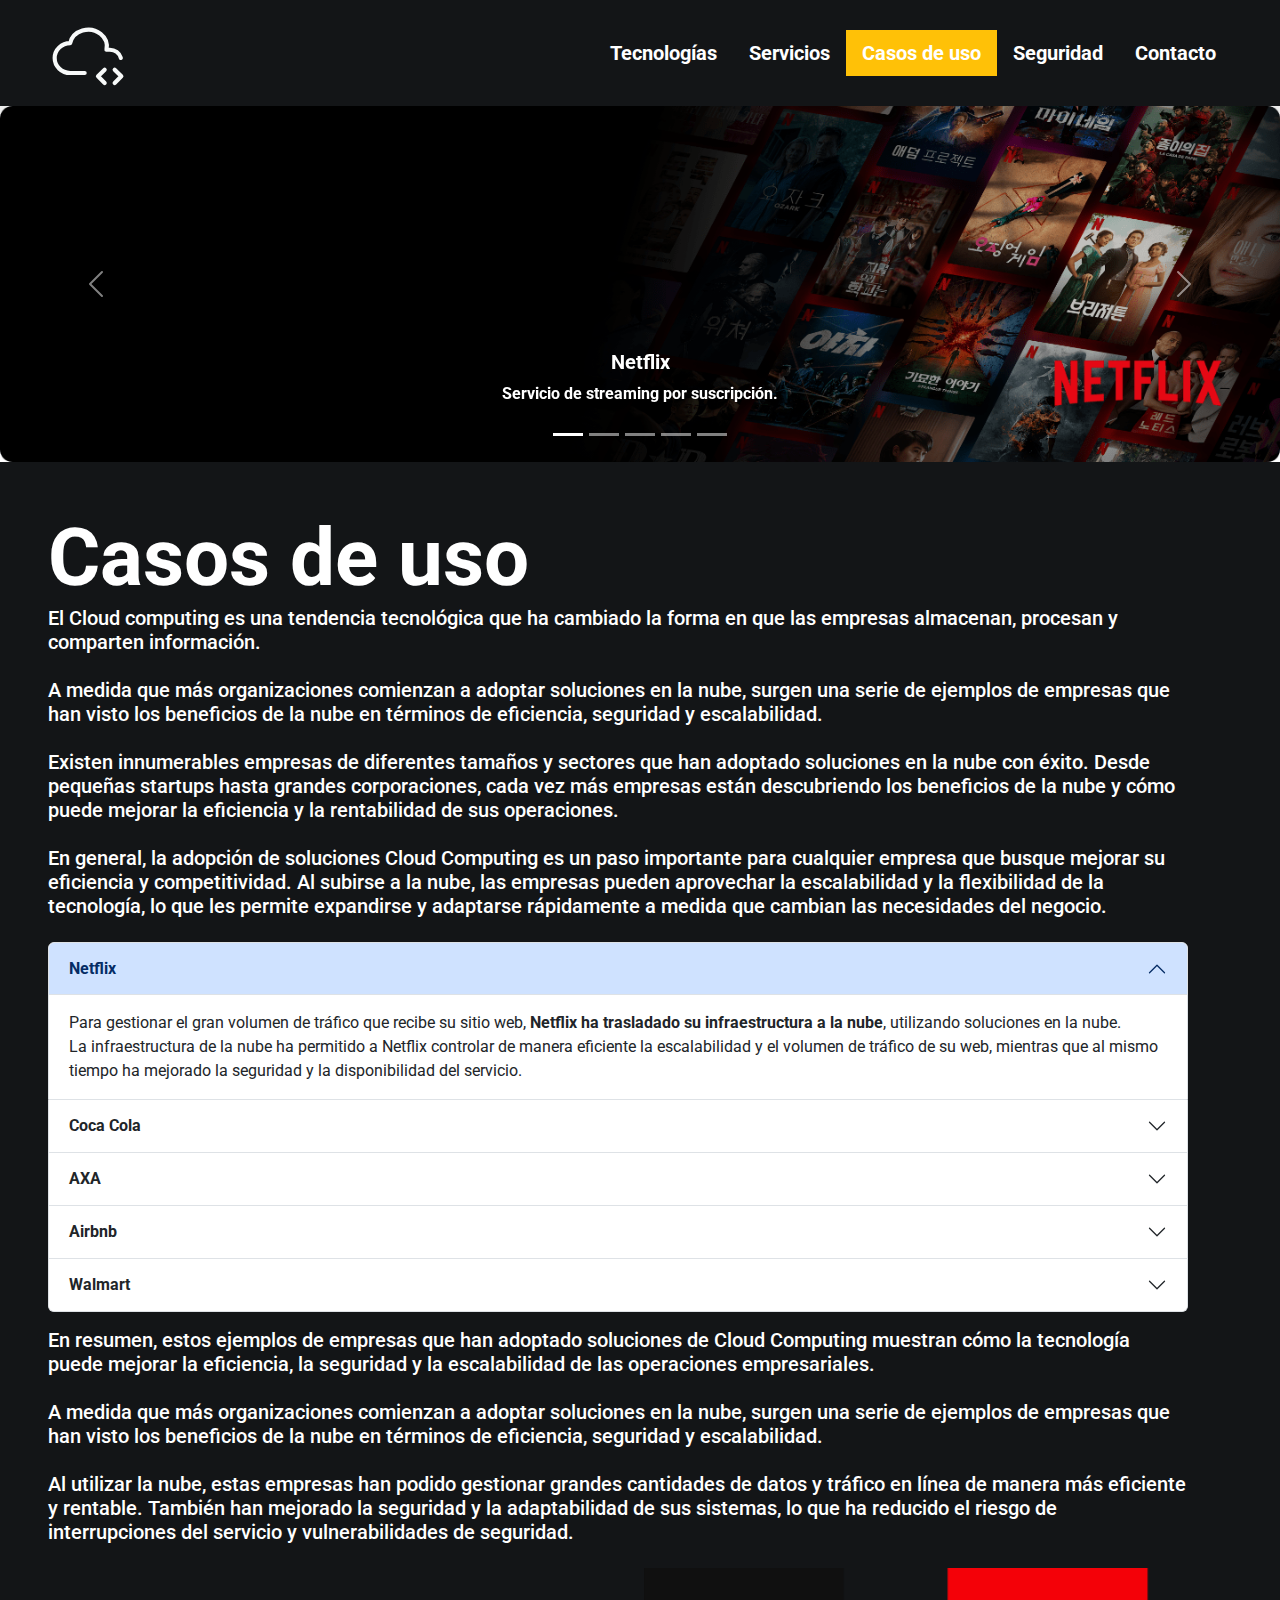
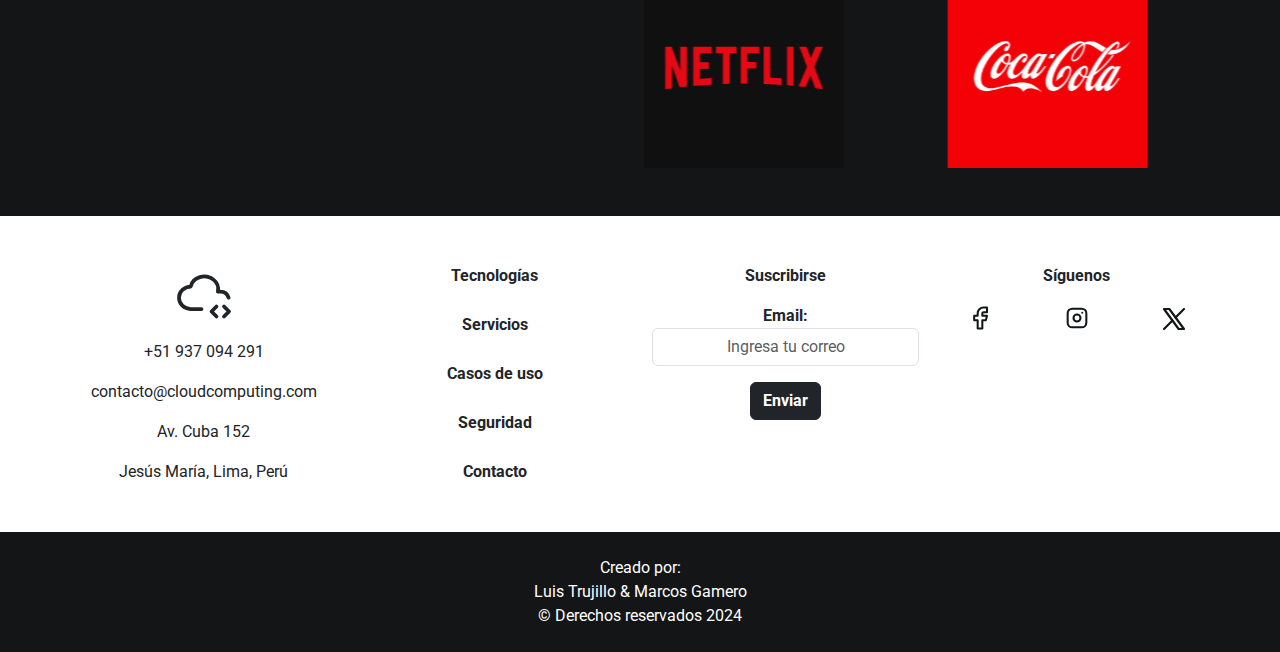
==== casos-de-uso.html @ 7a720ce7 "Se modifica index, tecnologias y contacto.html. Se finaliza casos-de-uso.html. Se agregan imagenes p" ====
<!DOCTYPE html>
<html lang="en">
  <head>
    <meta charset="UTF-8" />
    <meta name="viewport" content="width=device-width, initial-scale=1.0" />
    <title>HECA - Trabajo Final :: Casos de uso</title>
    <!-- BOOTSTRAP -->
    <link
      href="https://cdn.jsdelivr.net/npm/bootstrap@5.3.3/dist/css/bootstrap.min.css"
      rel="stylesheet"
      integrity="sha384-QWTKZyjpPEjISv5WaRU9OFeRpok6YctnYmDr5pNlyT2bRjXh0JMhjY6hW+ALEwIH"
      crossorigin="anonymous"
    />
    <!-- GOOGLE FONTS -->
    <link rel="preconnect" href="https://fonts.googleapis.com" />
    <link rel="preconnect" href="https://fonts.gstatic.com" crossorigin />
    <link
      href="https://fonts.googleapis.com/css2?family=Roboto:ital,wght@0,100;0,300;0,400;0,500;0,700;0,900;1,100;1,300;1,400;1,500;1,700;1,900&display=swap"
      rel="stylesheet"
    />
    <!-- CSS PERSONALIZADO -->
    <link rel="stylesheet" href="css/styles.css" />
  </head>
  <body>
    <!-- HEADER -->
    <header class="px-5 shadow-lg">
      <!-- NAVEGACION -->
      <nav class="navbar navbar-expand-lg">
        <div class="container-fluid px-0">
          <!-- LOGO -->
          <a class="navbar-brand" href="index.html">
            <svg
              xmlns="http://www.w3.org/2000/svg"
              class="icon icon-tabler icon-tabler-cloud-code"
              width="80"
              height="80"
              viewBox="0 0 24 24"
              stroke-width="1.25"
              stroke="#f7f9f9"
              fill="none"
              stroke-linecap="round"
              stroke-linejoin="round"
            >
              <path stroke="none" d="M0 0h24v24H0z" fill="none" />
              <path
                d="M11 18.004h-4.343c-2.572 -.004 -4.657 -2.011 -4.657 -4.487c0 -2.475 2.085 -4.482 4.657 -4.482c.393 -1.762 1.794 -3.2 3.675 -3.773c1.88 -.572 3.956 -.193 5.444 1c1.488 1.19 2.162 3.007 1.77 4.769h.99a3.468 3.468 0 0 1 3.307 2.444"
              />
              <path d="M20 21l2 -2l-2 -2" />
              <path d="M17 17l-2 2l2 2" />
            </svg>
          </a>
          <!-- BOTON HAMBURGESA REPSONSIVE -->
          <button
            id="nav-boton"
            class="navbar-toggler"
            type="button"
            data-bs-toggle="collapse"
            data-bs-target="#navbarText"
            aria-controls="navbarText"
            aria-expanded="false"
            aria-label="Toggle navigation"
          >
            <span class="navbar-toggler-icon"></span>
          </button>
          <!-- ENLACES -->
          <div
            class="collapse navbar-collapse justify-content-end"
            id="navbarText"
          >
            <!-- ENLACES -->
            <ul
              id="nav-desktop"
              class="nav fw-bold flex-md-col flex-lg-col justify-content-center align-items-center"
            >
              <li class="nav-item">
                <a
                  class="nav-link fs-5 text-white link-warning"
                  aria-current="page"
                  href="tecnologias.html"
                  >Tecnologías</a
                >
              </li>
              <li class="nav-item">
                <a
                  class="nav-link fs-5 text-white link-warning"
                  href="servicios.html"
                  >Servicios</a
                >
              </li>
              <li class="nav-item">
                <a
                  class="nav-link active fs-5 text-white link-dark bg-warning"
                  href="#"
                  >Casos de uso</a
                >
              </li>
              <li class="nav-item">
                <a
                  class="nav-link fs-5 text-white link-warning"
                  href="seguridad.html"
                  >Seguridad</a
                >
              </li>
              <li class="nav-item">
                <a
                  class="nav-link fs-5 text-white link-warning"
                  href="contacto.html#main-contacto"
                  >Contacto</a
                >
              </li>
            </ul>
          </div>
        </div>
      </nav>
    </header>

    <div id="carouselExampleCaptions" class="carousel slide">
      <div class="carousel-indicators">
        <button
          type="button"
          data-bs-target="#carouselExampleCaptions"
          data-bs-slide-to="0"
          class="active"
          aria-current="true"
          aria-label="Slide 1"
        ></button>
        <button
          type="button"
          data-bs-target="#carouselExampleCaptions"
          data-bs-slide-to="1"
          aria-label="Slide 2"
        ></button>
        <button
          type="button"
          data-bs-target="#carouselExampleCaptions"
          data-bs-slide-to="2"
          aria-label="Slide 3"
        ></button>
        <button
          type="button"
          data-bs-target="#carouselExampleCaptions"
          data-bs-slide-to="3"
          aria-label="Slide 4"
        ></button>
        <button
          type="button"
          data-bs-target="#carouselExampleCaptions"
          data-bs-slide-to="4"
          aria-label="Slide 5"
        ></button>
      </div>
      <div class="carousel-inner">
        <div class="carousel-item active">
          <img src="img/netflix.png" class="d-block w-100" alt="Netflix" />
          <div class="carousel-caption d-none d-md-block">
            <h5 class="fw-bold">Netflix</h5>
            <p class="fw-bold">Servicio de streaming por suscripción.</p>
          </div>
        </div>
        <div class="carousel-item">
          <img src="img/coca-cola.jpg" class="d-block w-100" alt="Coca Cola" />
          <div class="carousel-caption d-none d-md-block">
            <h5 class="text-dark fw-bold">Coca Cola</h5>
            <p class="text-dark fw-bold">
              Corporación multinacional estadounidense de bebidas.
            </p>
          </div>
        </div>
        <div class="carousel-item">
          <img src="img/axa.png" class="d-block w-100" alt="AXA" />
          <div class="carousel-caption d-none d-md-block">
            <h5 class="text-success fw-bold">AXA</h5>
            <p class="text-success fw-bold">
              Empresa multinacional que ofrece servicios financieros.
            </p>
          </div>
        </div>
        <div class="carousel-item">
          <img src="img/airbnb.jpg" class="d-block w-100" alt="Airbnb" />
          <div class="carousel-caption d-none d-md-block">
            <h5 class="fw-bold text-warning">Airbnb</h5>
            <p class="fw-bold text-warning">
              Compañía que ofrece una plataforma digital dedicada a la oferta de
              alojamientos.
            </p>
          </div>
        </div>
        <div class="carousel-item">
          <img src="img/walmart.jpg" class="d-block w-100" alt="Walmart" />
          <div class="carousel-caption d-none d-md-block">
            <h5 class="fw-bold text-dark">Walmart</h5>
            <p class="fw-bold text-dark">
              Corporación multinacional de tiendas de descuento y almacenes.
            </p>
          </div>
        </div>
      </div>
      <button
        class="carousel-control-prev"
        type="button"
        data-bs-target="#carouselExampleCaptions"
        data-bs-slide="prev"
      >
        <span class="carousel-control-prev-icon" aria-hidden="true"></span>
        <span class="visually-hidden">Previous</span>
      </button>
      <button
        class="carousel-control-next"
        type="button"
        data-bs-target="#carouselExampleCaptions"
        data-bs-slide="next"
      >
        <span class="carousel-control-next-icon" aria-hidden="true"></span>
        <span class="visually-hidden">Next</span>
      </button>
    </div>

    <!-- MAIN -->
    <main id="main" class="col text-white p-5">
      <div class="container mx-0 px-0">
        <div
          class="main-tecnologías col-sm row justify-content-center align-items-center"
        >
          <!-- TITULO -->
          <div class="col">
            <h2 class="display-1 fw-bold mb-0">Casos de uso</h2>
          </div>
          <!-- TEXTO 1 -->
          <div class="row">
            <p class="h5 px-0">
              El Cloud computing es una tendencia tecnológica que ha cambiado la
              forma en que las empresas almacenan, procesan y comparten
              información. <br />
              <br />
              A medida que más organizaciones comienzan a adoptar soluciones en
              la nube, surgen una serie de ejemplos de empresas que han visto
              los beneficios de la nube en términos de eficiencia, seguridad y
              escalabilidad. <br />
              <br />
              Existen innumerables empresas de diferentes tamaños y sectores que
              han adoptado soluciones en la nube con éxito. Desde pequeñas
              startups hasta grandes corporaciones, cada vez más empresas están
              descubriendo los beneficios de la nube y cómo puede mejorar la
              eficiencia y la rentabilidad de sus operaciones. <br />
              <br />
              En general, la adopción de soluciones Cloud Computing es un paso
              importante para cualquier empresa que busque mejorar su eficiencia
              y competitividad. Al subirse a la nube, las empresas pueden
              aprovechar la escalabilidad y la flexibilidad de la tecnología, lo
              que les permite expandirse y adaptarse rápidamente a medida que
              cambian las necesidades del negocio.
            </p>
          </div>
          <!-- ACORDION -->
          <div class="accordion mt-3" id="accordionExample">
            <div class="accordion-item">
              <h2 class="accordion-header">
                <button
                  class="accordion-button fw-bold"
                  type="button"
                  data-bs-toggle="collapse"
                  data-bs-target="#collapseOne"
                  aria-expanded="true"
                  aria-controls="collapseOne"
                >
                  Netflix
                </button>
              </h2>
              <div
                id="collapseOne"
                class="accordion-collapse collapse show"
                data-bs-parent="#accordionExample"
              >
                <div class="accordion-body">
                  Para gestionar el gran volumen de tráfico que recibe su sitio
                  web,
                  <strong
                    >Netflix ha trasladado su infraestructura a la nube</strong
                  >, utilizando soluciones en la nube. <br />
                  La infraestructura de la nube ha permitido a Netflix controlar
                  de manera eficiente la escalabilidad y el volumen de tráfico
                  de su web, mientras que al mismo tiempo ha mejorado la
                  seguridad y la disponibilidad del servicio.
                </div>
              </div>
            </div>
            <div class="accordion-item">
              <h2 class="accordion-header">
                <button
                  class="accordion-button fw-bold collapsed"
                  type="button"
                  data-bs-toggle="collapse"
                  data-bs-target="#collapseTwo"
                  aria-expanded="false"
                  aria-controls="collapseTwo"
                >
                  Coca Cola
                </button>
              </h2>
              <div
                id="collapseTwo"
                class="accordion-collapse collapse"
                data-bs-parent="#accordionExample"
              >
                <div class="accordion-body">
                  La empresa ha podido aprovechar la escalabilidad y la
                  flexibilidad de la nube para mejorar la eficiencia y la
                  productividad en toda la organización, a nivel operacional y
                  de recursos humanos. Además,
                  <strong
                    >la nube ha permitido a Coca-Cola acceder a datos críticos
                    en tiempo real</strong
                  >
                  lo que ha mejorado la toma de decisiones y la visibilidad de
                  la empresa.
                </div>
              </div>
            </div>
            <div class="accordion-item">
              <h2 class="accordion-header">
                <button
                  class="accordion-button fw-bold collapsed"
                  type="button"
                  data-bs-toggle="collapse"
                  data-bs-target="#collapseThree"
                  aria-expanded="false"
                  aria-controls="collapseThree"
                >
                  AXA
                </button>
              </h2>
              <div
                id="collapseThree"
                class="accordion-collapse collapse"
                data-bs-parent="#accordionExample"
              >
                <div class="accordion-body">
                  La empresa ha podido aprovechar la escalabilidad de la nube
                  para expandir sus servicios en línea, lo que ha mejorado la
                  eficiencia y ha reducido los costes operativos. Además,
                  <strong
                    >la nube ha permitido a AXA mejorar la seguridad y la
                    posibilidad de adaptación de su infraestructura de
                    TI</strong
                  >, reduciendo el riesgo de interrupciones del servicio.
                </div>
              </div>
            </div>
            <div class="accordion-item">
              <h2 class="accordion-header">
                <button
                  class="accordion-button fw-bold collapsed"
                  type="button"
                  data-bs-toggle="collapse"
                  data-bs-target="#collapseFour"
                  aria-expanded="false"
                  aria-controls="collapseFour"
                >
                  Airbnb
                </button>
              </h2>
              <div
                id="collapseFour"
                class="accordion-collapse collapse"
                data-bs-parent="#accordionExample"
              >
                <div class="accordion-body">
                  Para gestionar el volumen de datos que transitan su sitio web
                  de reservas, Airbnb ha trasladado gran parte de su
                  infraestructura de TI a la nube.
                  <strong
                    >El Cloud Computing ha permitido a Airbnb escalar su
                    servicio para gestionar el gran volumen de tráfico que
                    recibe</strong
                  >, mientras que al mismo tiempo ha mejorado la eficiencia y ha
                  reducido los costes operativos.
                </div>
              </div>
            </div>
            <div class="accordion-item">
              <h2 class="accordion-header">
                <button
                  class="accordion-button fw-bold collapsed"
                  type="button"
                  data-bs-toggle="collapse"
                  data-bs-target="#collapseFive"
                  aria-expanded="false"
                  aria-controls="collapseFive"
                >
                  Walmart
                </button>
              </h2>
              <div
                id="collapseFive"
                class="accordion-collapse collapse"
                data-bs-parent="#accordionExample"
              >
                <div class="accordion-body">
                  Walmart ha trasladado gran parte de su infraestructura
                  informática a servidores alojados en Cloud.
                  <strong
                    >La nube ha permitido a Walmart mejorar la eficiencia en
                    toda la organización</strong
                  >, desde la logística y la gestión de inventarios hasta el
                  análisis de datos y la toma de decisiones. Además, la nube ha
                  mejorado la escalabilidad y la ciberseguridad de la
                  infraestructura informática.
                </div>
              </div>
            </div>
          </div>
          <!-- TEXTO 2 -->
          <div class="row mt-3">
            <p class="h5 px-0">
              En resumen, estos ejemplos de empresas que han adoptado soluciones
              de Cloud Computing muestran cómo la tecnología puede mejorar la
              eficiencia, la seguridad y la escalabilidad de las operaciones
              empresariales. <br />
              <br />
              A medida que más organizaciones comienzan a adoptar soluciones en
              la nube, surgen una serie de ejemplos de empresas que han visto
              los beneficios de la nube en términos de eficiencia, seguridad y
              escalabilidad. <br />
              <br />
              Al utilizar la nube, estas empresas han podido gestionar grandes
              cantidades de datos y tráfico en línea de manera más eficiente y
              rentable. También han mejorado la seguridad y la adaptabilidad de
              sus sistemas, lo que ha reducido el riesgo de interrupciones del
              servicio y vulnerabilidades de seguridad.
            </p>
          </div>
          <marquee
            class="mt-3"
            behavior="alternate"
            direction=""
            scrolldelay="5"
            loop="10"
          >
            <img
              src="../img/casos-de-uso-netflix.png"
              alt="Netflix"
              style="margin-right: 100px"
            />
            <img
              src="../img/casos-de-uso-coca-cola.png"
              alt="Netflix"
              style="margin-right: 100px"
            />
            <img
              src="../img/casos-de-uso-axa.png"
              alt="Netflix"
              style="margin-right: 100px"
            />
            <img
              src="../img/casos-de-uso-airbnb.png"
              alt="Netflix"
              style="margin-right: 100px"
            />
            <img
              src="../img/casos-de-uso-walmart.png"
              alt="Netflix"
              style="margin-right: 100px"
            />
          </marquee>
        </div>
      </div>
    </main>

    <!-- FOOTER -->
    <footer id="footer" class="d-flex flex-column align-items-center">
      <div class="container text-center px-0 py-5 mx-0">
        <div class="col">
          <div class="footer-container row">
            <!-- INFORMACION -->
            <div class="col row-sm d-flex flex-column gap-3 align-items-center">
              <a class="navbar-brand" href="index.html">
                <svg
                  xmlns="http://www.w3.org/2000/svg"
                  width="60"
                  height="60"
                  viewBox="0 0 24 24"
                  fill="none"
                  stroke="currentColor"
                  stroke-width="1.5"
                  stroke-linecap="round"
                  stroke-linejoin="round"
                >
                  <path
                    d="M11 18.004h-4.343c-2.572 -.004 -4.657 -2.011 -4.657 -4.487c0 -2.475 2.085 -4.482 4.657 -4.482c.393 -1.762 1.794 -3.2 3.675 -3.773c1.88 -.572 3.956 -.193 5.444 1c1.488 1.19 2.162 3.007 1.77 4.769h.99a3.468 3.468 0 0 1 3.307 2.444"
                  />
                  <path d="M20 21l2 -2l-2 -2" />
                  <path d="M17 17l-2 2l2 2" />
                </svg>
              </a>
              <p class="mb-0">+51 937 094 291</p>
              <p class="mb-0">contacto@cloudcomputing.com</p>
              <p class="mb-0">Av. Cuba 152</p>
              <p class="mb-0">Jesús María, Lima, Perú</p>
            </div>

            <hr class="footer-linea border-2 border-dark mt-3" />

            <!-- ENLACES -->
            <div class="col row-sm d-flex flex-column justify-content-between">
              <a
                class="text-dark fw-bold link-warning text-decoration-none"
                href="tecnologias.html#main-tecnologias"
                >Tecnologías</a
              >
              <a
                class="text-dark fw-bold link-warning text-decoration-none"
                href="servicios.html#main-servicios"
                >Servicios</a
              >
              <a
                class="text-dark fw-bold link-warning text-decoration-none"
                href="casos-de-uso.html#main-casos-de-uso"
                >Casos de uso</a
              >
              <a
                class="text-dark fw-bold link-warning text-decoration-none"
                href="seguridad.html"
                >Seguridad</a
              >
              <a
                class="text-dark fw-bold link-warning text-decoration-none"
                href="contacto.html#main-contacto"
                >Contacto</a
              >
            </div>

            <hr class="footer-linea border-2 border-dark mt-3" />

            <!-- SUSCRIPCION -->
            <div class="col row-sm d-flex flex-column">
              <p class="fw-bold mb-3">Suscribirse</p>
              <form>
                <div class="form-group mb-3">
                  <label class="fw-bold" for="email">Email:</label>
                  <input
                    type="email"
                    class="form-control text-center"
                    id="email"
                    aria-describedby="emailHelp"
                    placeholder="Ingresa tu correo"
                  />
                </div>
                <button type="submit" class="btn fw-bold btn-dark">
                  Enviar
                </button>
              </form>
            </div>

            <hr class="footer-linea border-2 border-dark mt-3" />

            <!-- REDES SOCIALES -->
            <div class="col row-sm d-flex flex-column">
              <p class="fw-bold">Síguenos</p>
              <div class="row rrss">
                <a
                  class="col col-sm"
                  href="https://www.facebook.com/?locale=es_LA"
                >
                  <svg
                    xmlns="http://www.w3.org/2000/svg"
                    viewBox="0 0 24 24"
                    fill="none"
                    stroke="#131517"
                    stroke-linecap="round"
                    stroke-linejoin="round"
                    width="28"
                    height="28"
                    stroke-width="1.75"
                  >
                    <path
                      d="M7 10v4h3v7h4v-7h3l1 -4h-4v-2a1 1 0 0 1 1 -1h3v-4h-3a5 5 0 0 0 -5 5v2h-3"
                    ></path>
                  </svg>
                </a>
                <a class="col col-sm" href="https://www.instagram.com/">
                  <svg
                    xmlns="http://www.w3.org/2000/svg"
                    viewBox="0 0 24 24"
                    fill="none"
                    stroke="#131517"
                    stroke-linecap="round"
                    stroke-linejoin="round"
                    width="28"
                    height="28"
                    stroke-width="1.75"
                  >
                    <path
                      d="M4 4m0 4a4 4 0 0 1 4 -4h8a4 4 0 0 1 4 4v8a4 4 0 0 1 -4 4h-8a4 4 0 0 1 -4 -4z"
                    ></path>
                    <path d="M12 12m-3 0a3 3 0 1 0 6 0a3 3 0 1 0 -6 0"></path>
                    <path d="M16.5 7.5l0 .01"></path>
                  </svg>
                </a>
                <a class="col" href="https://twitter.com/">
                  <svg
                    xmlns="http://www.w3.org/2000/svg"
                    class="icon icon-tabler icon-tabler-brand-x"
                    width="30"
                    height="30"
                    viewBox="0 0 24 24"
                    stroke-width="1.75"
                    stroke="#131517"
                    fill="none"
                    stroke-linecap="round"
                    stroke-linejoin="round"
                  >
                    <path stroke="none" d="M0 0h24v24H0z" fill="none" />
                    <path d="M4 4l11.733 16h4.267l-11.733 -16z" />
                    <path d="M4 20l6.768 -6.768m2.46 -2.46l6.772 -6.772" />
                  </svg>
                </a>
              </div>
            </div>
          </div>
        </div>
      </div>

      <div class="footer-copy container text-center m-0 px-0 py-4 mw-100">
        <p class="text-white mb-0">
          Creado por: <br />
          Luis Trujillo & Marcos Gamero <br />
          © Derechos reservados 2024
        </p>
      </div>
    </footer>

    <script
      src="https://cdn.jsdelivr.net/npm/bootstrap@5.3.3/dist/js/bootstrap.bundle.min.js"
      integrity="sha384-YvpcrYf0tY3lHB60NNkmXc5s9fDVZLESaAA55NDzOxhy9GkcIdslK1eN7N6jIeHz"
      crossorigin="anonymous"
    ></script>
  </body>
</html>
---- css/styles.css ----
/* PALETA DE COLORES PERSONALIZADA */
:root {
  --oscuro: #131517;
  --blanco: #f7f9f9;
  --amarillo: #ffc300;
  --celeste: #aed6f1;
  --verdeFuerte: #27ae60;
  --verdesuave: #daf7a6;
  --rojo: #de3f33;
  --coral: #ff7f50;
  --fontmain: "Roboto", sans-serif;
}

/* GLOBALES */
body {
  font-family: var(--fontmain);
}

header {
  background-color: var(--oscuro);
}

/* HEADER */
.navbar-toggler {
  background-color: var(--blanco);
}

@media (332px < width <= 767px) {
  #nav-desktop {
    display: flex;
    flex-direction: column;
    gap: 16px;
  }
}
/* HEADER */

/* HERO */
.parallax {
  /* height: 100vh; */
  background-attachment: fixed;
  background-position: center;
  background-repeat: no-repeat;
  background-size: cover;
  position: relative;
}

/* EFECTO PARALLAX PARA EL HERO */
#parallax {
  /* background-image: url("/img/img-hero-1.jpg"); */
  /* background-image: url("/img/img-hero-2.webp"); */
  /* background-image: url("/img/img-hero-3.jpg"); */
}

/* CONTENIDO DEL PARALLAX */
.content {
  animation: fadeIn 2s ease-out;
}

/* ANIMACIONES PARA EL CONTENIDO */
@keyframes fadeIn {
  0% {
    opacity: 0;
    transform: translateY(50px);
  }
  100% {
    opacity: 1;
    transform: translateY(0px);
  }
}
@media (width <= 466px) {
  .modal-body-mobile {
    width: 384px;
    height: 216px;
  }
}
/* HERO */

/* MAIN */
#main,
#main-contacto {
  background-color: var(--oscuro);
}

.main-container-img-1:hover {
  transform: rotate(5deg) translateX(25px);
}

.main-container-img-2:hover {
  transform: rotate(5deg) translateX(-25px);
}

@media (width <= 767px) {
  .main-tecnologias-textos {
    text-align: center;
  }
}

.main-tecno-btn:hover {
  border: none;
  background-color: var(--amarillo);
}

/* MAIN */

/* FOOTER */
@media (width <= 767px) {
  .footer-container {
    display: flex;
    flex-direction: column;
  }
}

@media (width <= 767px) {
  .footer-linea {
    display: block;
  }
  .rrss {
    display: flex;
    flex-direction: row;
  }
}

@media (width > 767px) {
  .footer-linea {
    display: none;
  }
}

.footer-copy {
  background-color: var(--oscuro);
}
/* FOOTER */
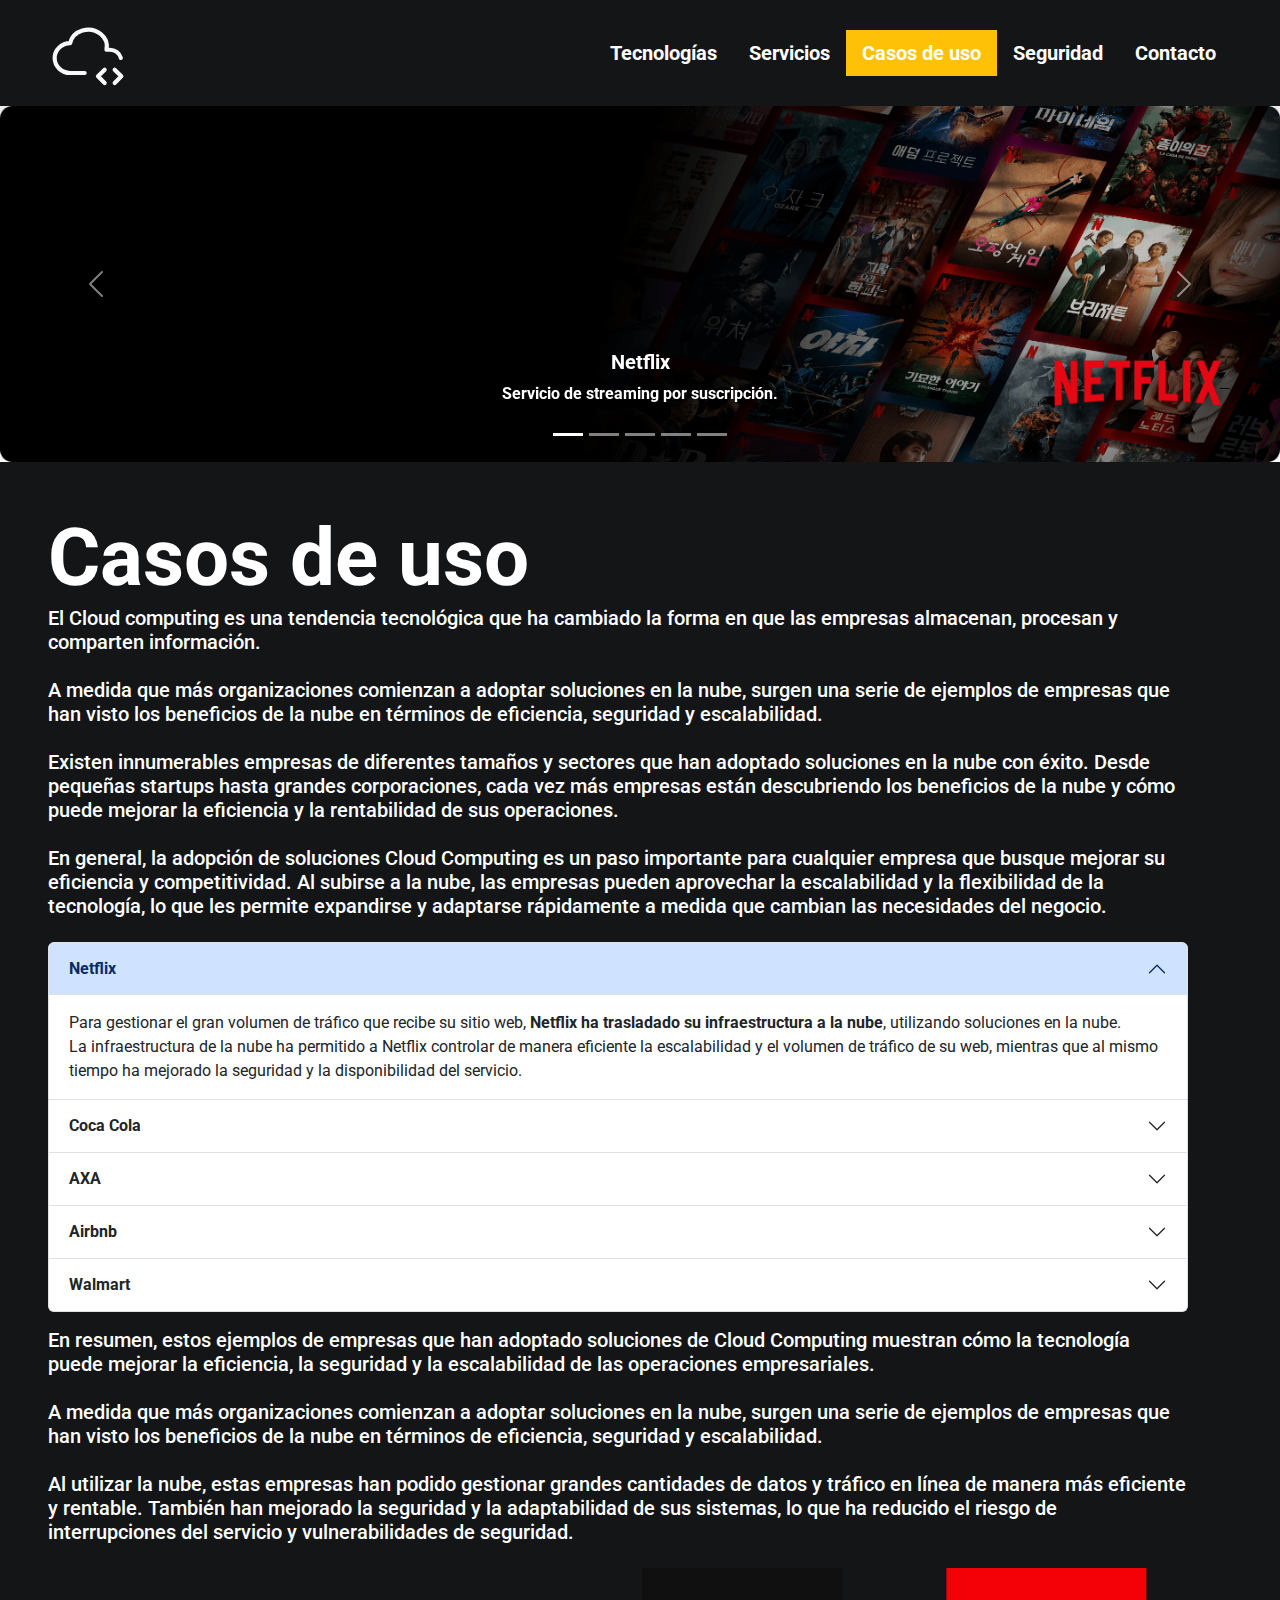
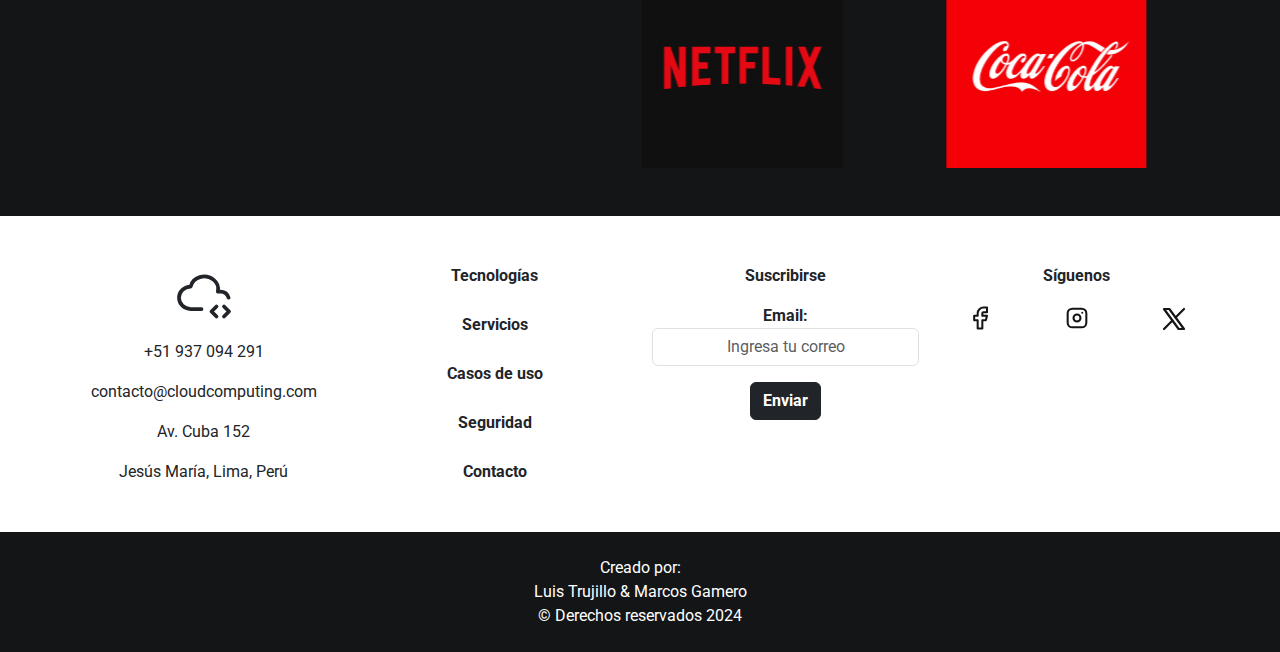
==== commit a36a710a: "Se modifica la url de las imagenes del marquee en casos-de-uso-html." ====
--- a/casos-de-uso.html
+++ b/casos-de-uso.html
@@ -437,28 +437,28 @@
             loop="10"
           >
             <img
-              src="../img/casos-de-uso-netflix.png"
+              src="img/casos-de-uso-netflix.png"
               alt="Netflix"
               style="margin-right: 100px"
             />
             <img
-              src="../img/casos-de-uso-coca-cola.png"
-              alt="Netflix"
+              src="img/casos-de-uso-coca-cola.png"
+              alt="Coca Cola"
               style="margin-right: 100px"
             />
             <img
-              src="../img/casos-de-uso-axa.png"
-              alt="Netflix"
+              src="img/casos-de-uso-axa.png"
+              alt="AXA"
               style="margin-right: 100px"
             />
             <img
-              src="../img/casos-de-uso-airbnb.png"
-              alt="Netflix"
+              src="img/casos-de-uso-airbnb.png"
+              alt="Airbnb"
               style="margin-right: 100px"
             />
             <img
-              src="../img/casos-de-uso-walmart.png"
-              alt="Netflix"
+              src="img/casos-de-uso-walmart.png"
+              alt="Walmart"
               style="margin-right: 100px"
             />
           </marquee>
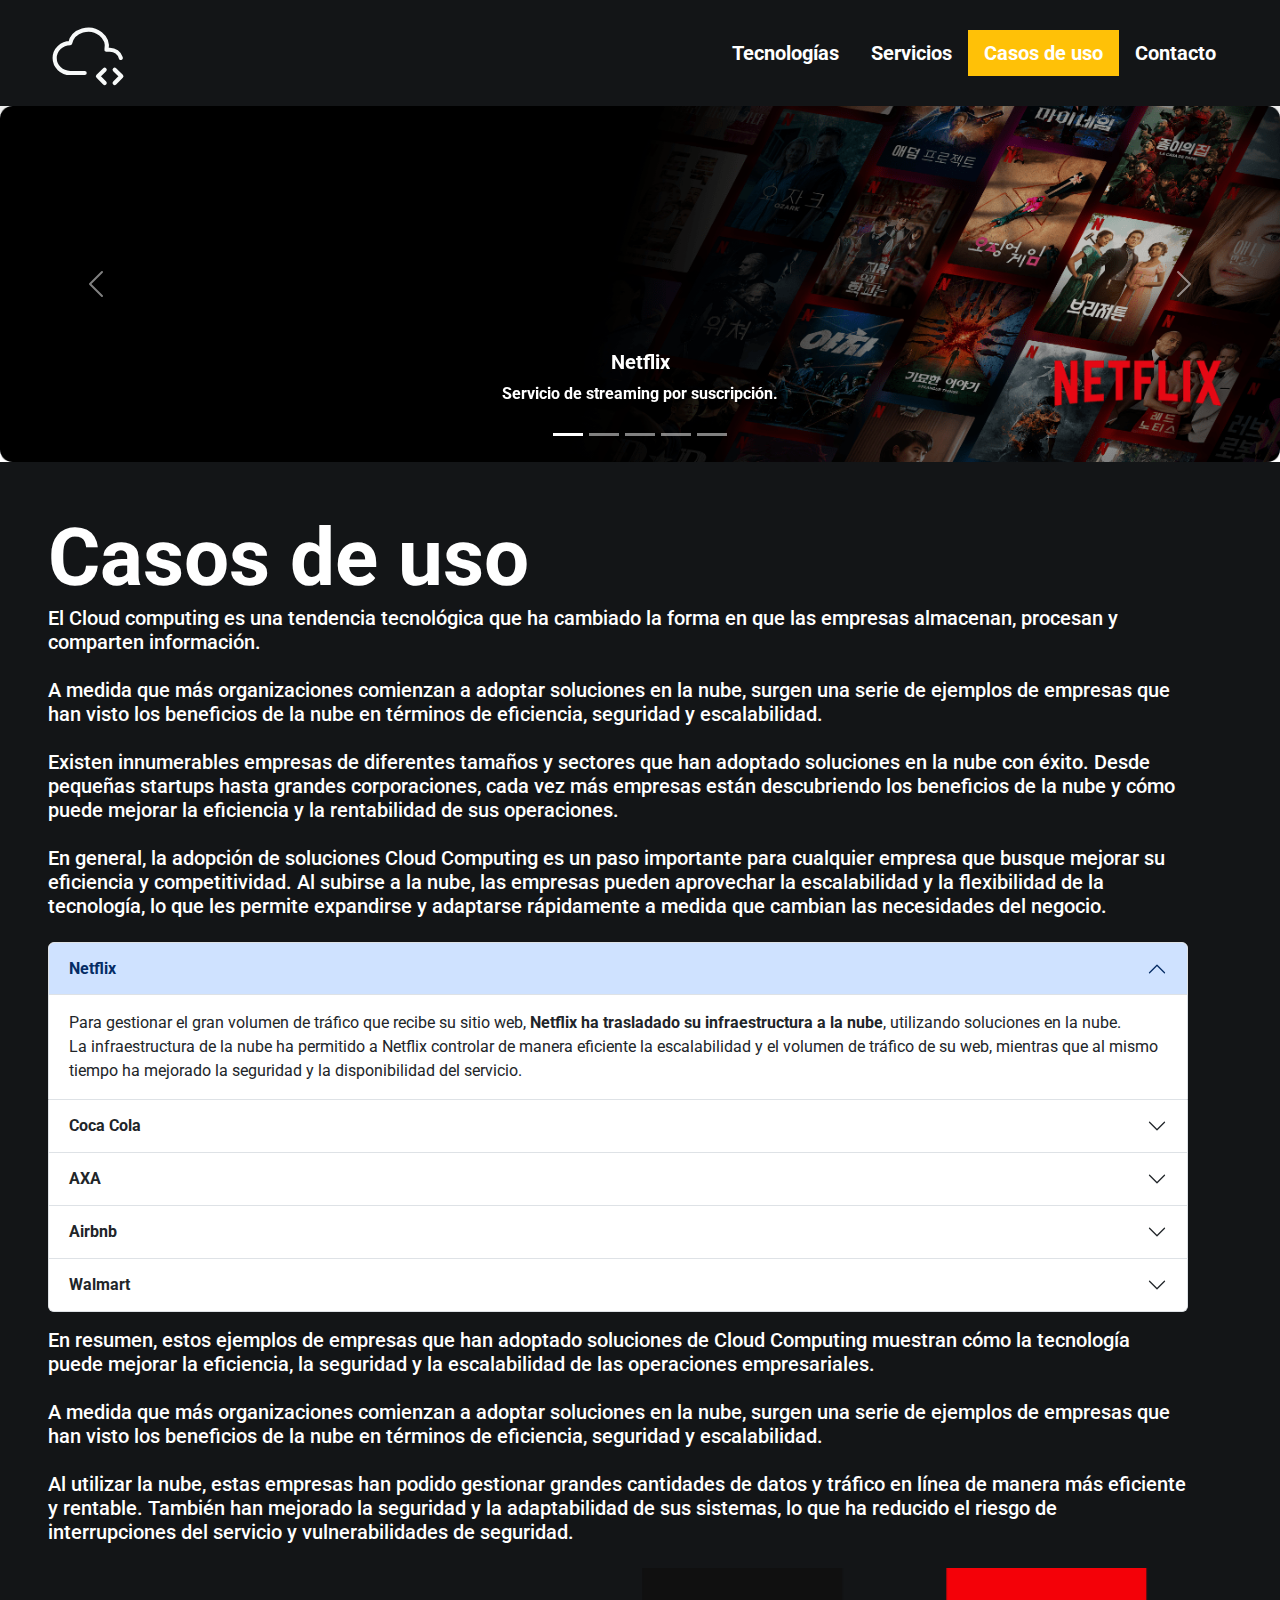
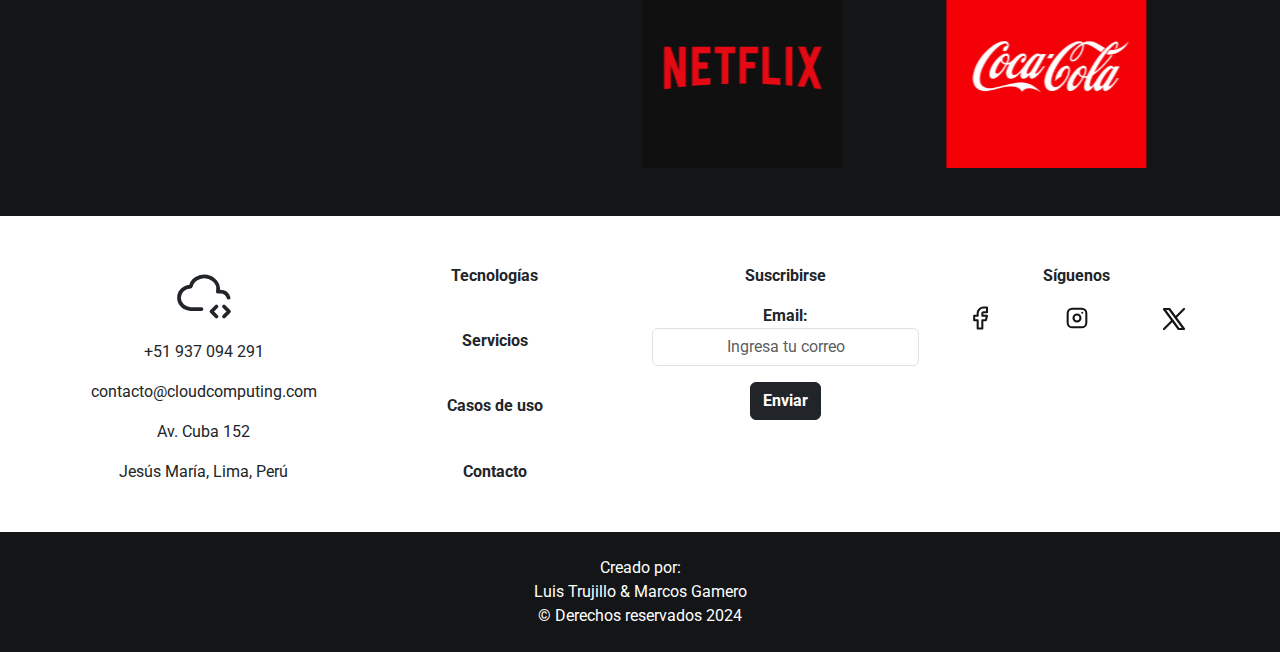
==== commit c23779b7: "Se finaliza servicios.html. Se borra el archivo seguridad.html. Se retocan todos los archivos por el" ====
--- a/casos-de-uso.html
+++ b/casos-de-uso.html
@@ -97,13 +97,6 @@
               <li class="nav-item">
                 <a
                   class="nav-link fs-5 text-white link-warning"
-                  href="seguridad.html"
-                  >Seguridad</a
-                >
-              </li>
-              <li class="nav-item">
-                <a
-                  class="nav-link fs-5 text-white link-warning"
                   href="contacto.html#main-contacto"
                   >Contacto</a
                 >
@@ -429,6 +422,7 @@
               servicio y vulnerabilidades de seguridad.
             </p>
           </div>
+          <!-- MARQUEE -->
           <marquee
             class="mt-3"
             behavior="alternate"
@@ -516,11 +510,6 @@
                 class="text-dark fw-bold link-warning text-decoration-none"
                 href="casos-de-uso.html#main-casos-de-uso"
                 >Casos de uso</a
-              >
-              <a
-                class="text-dark fw-bold link-warning text-decoration-none"
-                href="seguridad.html"
-                >Seguridad</a
               >
               <a
                 class="text-dark fw-bold link-warning text-decoration-none"
--- a/css/styles.css
+++ b/css/styles.css
@@ -30,6 +30,9 @@
     display: flex;
     flex-direction: column;
     gap: 16px;
+  }
+  .card-item {
+    margin-bottom: 20px;
   }
 }
 /* HEADER */
